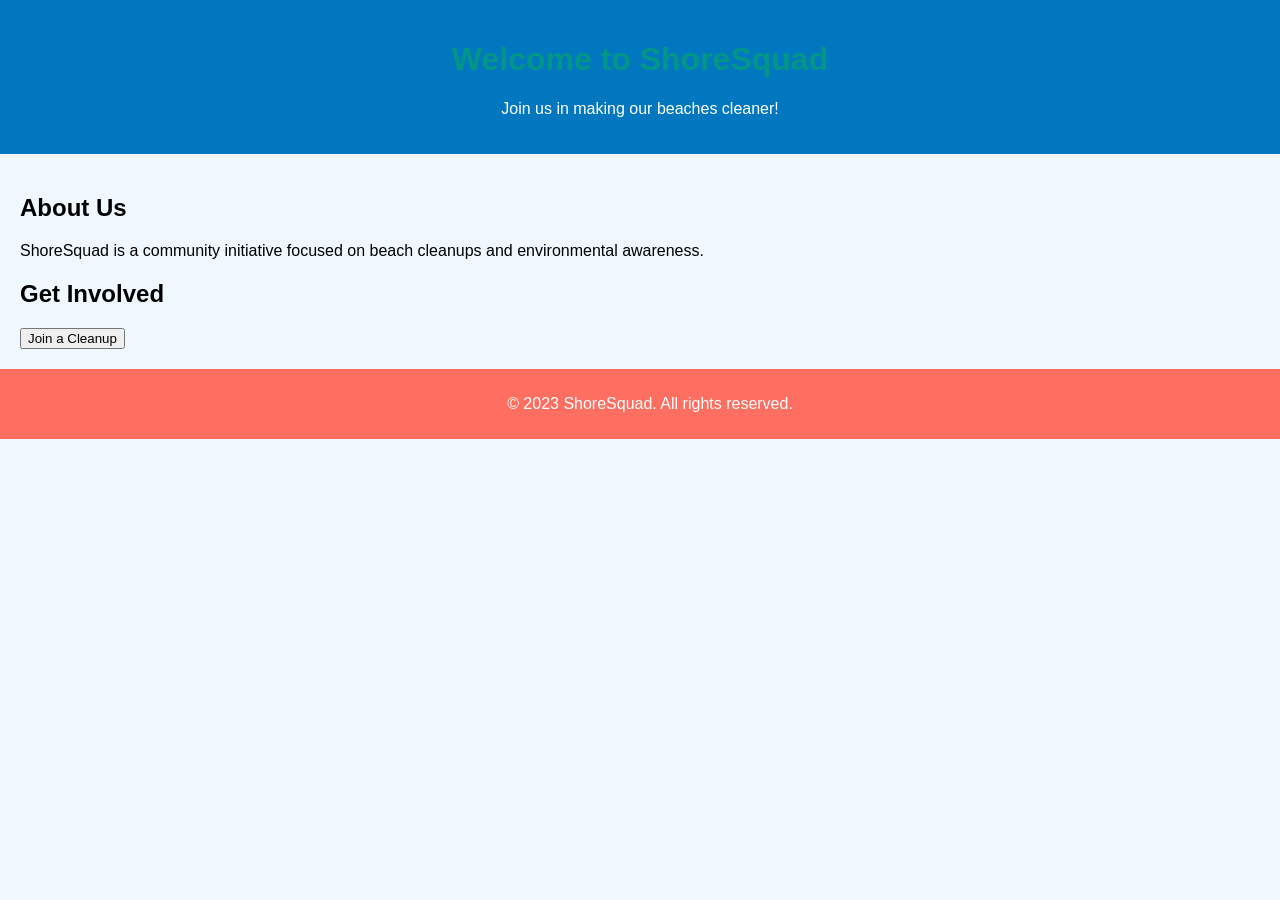
==== ShoreSquad/index.html @ 6717ee67 "Initial ShoreSquad scaffold" ====
<!DOCTYPE html>
<html lang="en">
<head>
    <meta charset="UTF-8">
    <meta name="viewport" content="width=device-width, initial-scale=1.0">
    <title>ShoreSquad</title>
    <link rel="stylesheet" href="css/styles.css">
</head>
<body>
    <header>
        <h1>Welcome to ShoreSquad</h1>
        <p>Join us in making our beaches cleaner!</p>
    </header>
    <main>
        <section>
            <h2>About Us</h2>
            <p>ShoreSquad is a community initiative focused on beach cleanups and environmental awareness.</p>
        </section>
        <section>
            <h2>Get Involved</h2>
            <button id="joinButton">Join a Cleanup</button>
        </section>
    </main>
    <footer>
        <p>&copy; 2023 ShoreSquad. All rights reserved.</p>
    </footer>
    <script src="js/app.js"></script>
</body>
</html>
---- ShoreSquad/css/styles.css ----
body {
    font-family: Arial, sans-serif;
    margin: 0;
    padding: 0;
    background-color: #f0f8ff; /* Light background for a beachy feel */
}

header {
    background-color: #0077be; /* Ocean Blue */
    color: white;
    padding: 20px;
    text-align: center;
}

main {
    padding: 20px;
}

h1 {
    color: #009688; /* Teal */
}

footer {
    background-color: #ff6f61; /* Coral */
    color: white;
    text-align: center;
    padding: 10px;
    position: relative;
    bottom: 0;
    width: 100%;
}

.button {
    background-color: #f4c300; /* Sand */
    color: #0077be; /* Ocean Blue */
    border: none;
    padding: 10px 20px;
    cursor: pointer;
    border-radius: 5px;
    transition: background-color 0.3s;
}

.button:hover {
    background-color: #009688; /* Teal */
    color: white;
}
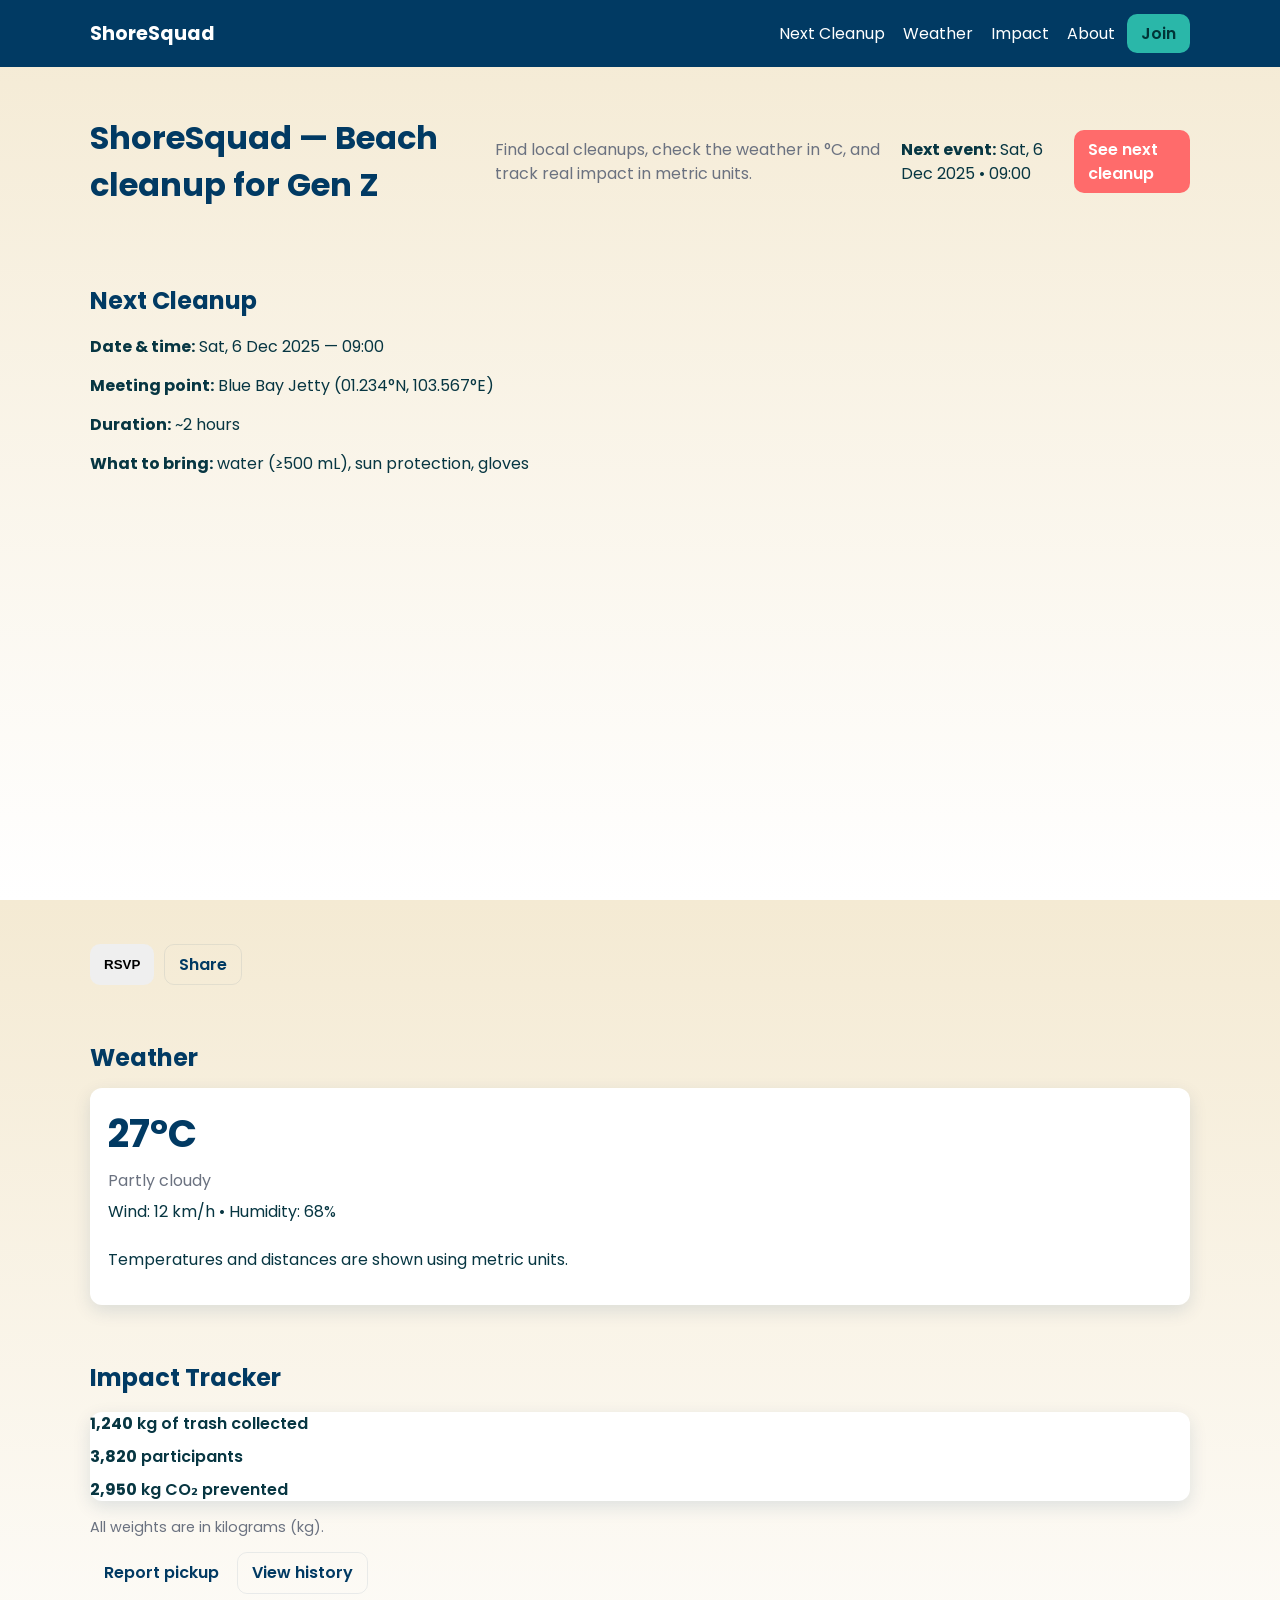
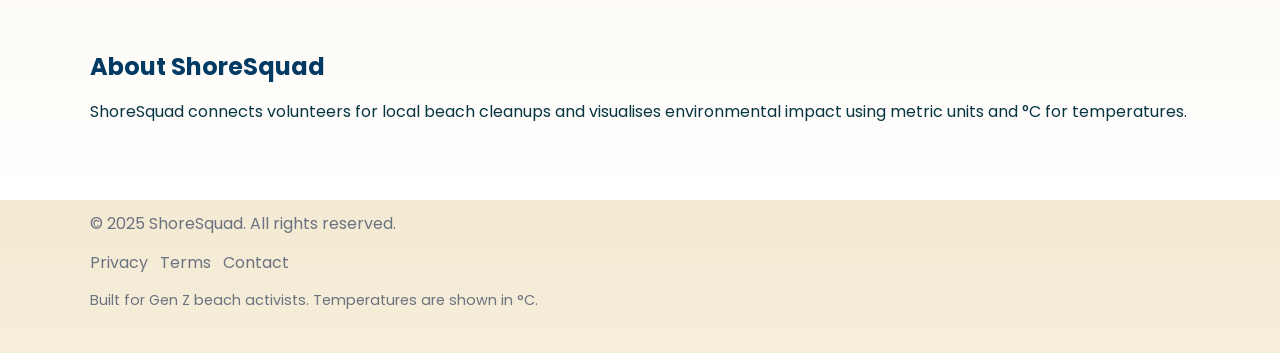
==== commit 9b7e5b0d: "Styled ShoreSquad homepage" ====
--- a/ShoreSquad/index.html
+++ b/ShoreSquad/index.html
@@ -5,25 +5,109 @@
     <meta name="viewport" content="width=device-width, initial-scale=1.0">
     <title>ShoreSquad</title>
     <link rel="stylesheet" href="css/styles.css">
+    <style>
+        /* Responsive map wrapper: full width on small screens, nicer height on desktop */
+        .map-responsive{position:relative;overflow:hidden;padding-bottom:56.25%;}
+        .map-responsive iframe{position:absolute;top:0;left:0;width:100%;height:100%;border:0;}
+        @media (min-width:900px){
+            /* on larger screens use a fixed-ish height */
+            .map-responsive{padding-bottom:40%;}
+        }
+    </style>
 </head>
 <body>
     <header>
-        <h1>Welcome to ShoreSquad</h1>
-        <p>Join us in making our beaches cleaner!</p>
+        <nav class="navbar" role="navigation" aria-label="Main navigation">
+            <div class="container nav-inner">
+                <a class="logo" href="#">ShoreSquad</a>
+                <button class="nav-toggle" aria-controls="main-menu" aria-expanded="false">Menu</button>
+                <ul id="main-menu" class="nav-menu">
+                    <li><a href="#next-cleanup">Next Cleanup</a></li>
+                    <li><a href="#weather">Weather</a></li>
+                    <li><a href="#impact">Impact</a></li>
+                    <li><a href="#about">About</a></li>
+                </ul>
+                <a class="btn btn-primary" href="#join">Join</a>
+            </div>
+        </nav>
+
+        <div class="hero container" role="banner">
+            <h1>ShoreSquad — Beach cleanup for Gen Z</h1>
+            <p class="lead">Find local cleanups, check the weather in °C, and track real impact in metric units.</p>
+            <p><strong>Next event:</strong> <span id="hero-next-event">Sat, 6 Dec 2025 • 09:00</span></p>
+            <a class="btn btn-cta" href="#next-cleanup">See next cleanup</a>
+        </div>
     </header>
+
     <main>
-        <section>
-            <h2>About Us</h2>
-            <p>ShoreSquad is a community initiative focused on beach cleanups and environmental awareness.</p>
+        <section id="next-cleanup" class="next-cleanup container" aria-labelledby="next-cleanup-heading">
+            <h2 id="next-cleanup-heading">Next Cleanup</h2>
+            <p><strong>Date &amp; time:</strong> <time datetime="2025-12-06T09:00">Sat, 6 Dec 2025 — 09:00</time></p>
+            <p><strong>Meeting point:</strong> Blue Bay Jetty (01.234°N, 103.567°E)</p>
+            <p><strong>Duration:</strong> ~2 hours</p>
+            <p><strong>What to bring:</strong> water (≥500 mL), sun protection, gloves</p>
+
+            <!-- Responsive Google Map centered on Pasir Ris Park with a labelled pin -->
+            <div class="map-responsive" aria-hidden="false">
+                <iframe
+                    title="Map: Next Cleanup at Pasir Ris Park"
+                    src="https://maps.google.com/maps?q=Next+Cleanup@1.381497,103.955574&z=15&output=embed&hl=en"
+                    loading="lazy"
+                    referrerpolicy="no-referrer-when-downgrade"
+                    aria-label="Map showing Next Cleanup location at Pasir Ris Park">
+                </iframe>
+            </div>
+
+            <div class="actions">
+                <button id="rsvp-button" class="btn">RSVP</button>
+                <a href="#" class="btn btn-secondary">Share</a>
+            </div>
         </section>
-        <section>
-            <h2>Get Involved</h2>
-            <button id="joinButton">Join a Cleanup</button>
+
+        <section id="weather" class="weather container" aria-labelledby="weather-heading">
+            <h2 id="weather-heading">Weather</h2>
+            <div class="weather-card" role="group" aria-label="Current weather">
+                <div class="temp"><span id="temp-value">27</span>°C</div>
+                <div class="conditions">Partly cloudy</div>
+                <div class="details">Wind: 12 km/h • Humidity: 68%</div>
+                <p class="note">Temperatures and distances are shown using metric units.</p>
+            </div>
+        </section>
+
+        <section id="impact" class="impact container" aria-labelledby="impact-heading">
+            <h2 id="impact-heading">Impact Tracker</h2>
+            <ul class="impact-stats">
+                <li><strong id="kg-collected">1,240</strong> kg of trash collected</li>
+                <li><strong id="participants-count">3,820</strong> participants</li>
+                <li><strong id="co2-saved">2,950</strong> kg CO₂ prevented</li>
+            </ul>
+            <p class="small">All weights are in kilograms (kg).</p>
+            <div class="impact-actions">
+                <a class="btn" href="#report">Report pickup</a>
+                <a class="btn btn-secondary" href="#history">View history</a>
+            </div>
+        </section>
+
+        <section id="about" class="about container" aria-labelledby="about-heading">
+            <h2 id="about-heading">About ShoreSquad</h2>
+            <p>ShoreSquad connects volunteers for local beach cleanups and visualises environmental impact using metric units and °C for temperatures.</p>
         </section>
     </main>
-    <footer>
-        <p>&copy; 2023 ShoreSquad. All rights reserved.</p>
+
+    <footer class="site-footer" role="contentinfo">
+        <div class="container">
+            <p>&copy; 2025 ShoreSquad. All rights reserved.</p>
+            <nav aria-label="Footer navigation">
+                <ul class="footer-links">
+                    <li><a href="#privacy">Privacy</a></li>
+                    <li><a href="#terms">Terms</a></li>
+                    <li><a href="#contact">Contact</a></li>
+                </ul>
+            </nav>
+            <p class="small">Built for Gen Z beach activists. Temperatures are shown in °C.</p>
+        </div>
     </footer>
+
     <script src="js/app.js"></script>
 </body>
 </html>
--- a/ShoreSquad/css/styles.css
+++ b/ShoreSquad/css/styles.css
@@ -1,46 +1,120 @@
-body {
-    font-family: Arial, sans-serif;
-    margin: 0;
-    padding: 0;
-    background-color: #f0f8ff; /* Light background for a beachy feel */
+/* Import a clean, modern font */
+@import url('https://fonts.googleapis.com/css2?family=Poppins:wght@300;400;600;700&display=swap');
+
+:root{
+    --ocean: #013a63; /* deep ocean blue */
+    --teal: #2ab7a9;  /* teal accent */
+    --sand: #f4ead3;  /* warm sand */
+    --coral: #ff6b6b; /* coral for buttons */
+    --muted: #6b7280;
+    --card-shadow: 0 6px 18px rgba(1,58,99,0.12);
+    --radius: 12px;
+    --container-max: 1100px;
 }
 
-header {
-    background-color: #0077be; /* Ocean Blue */
-    color: white;
-    padding: 20px;
-    text-align: center;
+/* Base / mobile-first */
+*{box-sizing:border-box}
+html,body{height:100%}
+body{
+    margin:0;
+    font-family: 'Poppins', system-ui, -apple-system, 'Segoe UI', Roboto, 'Helvetica Neue', Arial;
+    background: linear-gradient(180deg,var(--sand) 0%, #fff 100%);
+    color:#073642;
+    -webkit-font-smoothing:antialiased;
+    -moz-osx-font-smoothing:grayscale;
+    line-height:1.45;
 }
 
-main {
-    padding: 20px;
+.container{
+    width:94%;
+    max-width:var(--container-max);
+    margin:0 auto;
 }
 
-h1 {
-    color: #009688; /* Teal */
+/* Header / Navbar */
+.navbar{
+    background:var(--ocean);
+    color:white;
+}
+.nav-inner{
+    display:flex;
+    align-items:center;
+    gap:12px;
+    padding:14px 0;
+}
+.logo{
+    color:white;
+    font-weight:700;
+    text-decoration:none;
+    font-size:1.2rem;
+}
+.nav-toggle{
+    margin-left:auto;
+    background:transparent;
+    border:1px solid rgba(255,255,255,0.12);
+    color:white;
+    padding:6px 10px;
+    border-radius:8px;
+}
+.nav-menu{display:none;list-style:none;padding:0;margin:0}
+.nav-menu li{margin:8px 0}
+.nav-menu a{color:white;text-decoration:none}
+.btn{display:inline-block;padding:8px 14px;border-radius:10px;text-decoration:none;border:none;cursor:pointer;font-weight:600}
+.btn-primary{background:var(--teal);color:#003437}
+.btn-cta{background:var(--coral);color:white}
+.btn-secondary{background:transparent;color:var(--ocean);border:1px solid rgba(1,58,99,0.08)}
+
+/* Hero */
+.hero{padding:36px 0;text-align:center}
+.hero .lead{color:var(--muted);max-width:720px;margin:12px auto}
+
+/* Sections */
+main section{padding:28px 0}
+section h2{margin:0 0 12px 0}
+
+/* Cards */
+.card, .weather-card, .impact-stats, .about-card{
+    background:white;border-radius:var(--radius);box-shadow:var(--card-shadow);padding:18px
+}
+.weather-card{display:flex;flex-direction:column;gap:8px}
+.temp{font-size:2.4rem;font-weight:700;color:var(--ocean)}
+.conditions{color:var(--muted)}
+
+.impact-stats{list-style:none;padding:0;display:flex;flex-direction:column;gap:10px}
+.impact-stats li{font-weight:600}
+
+/* Map responsive wrapper (re-declared here to complement inline style) */
+.map-responsive{position:relative;overflow:hidden;padding-bottom:56.25%}
+.map-responsive iframe{position:absolute;top:0;left:0;width:100%;height:100%;border:0}
+
+/* Actions */
+.actions{margin-top:12px;display:flex;gap:10px;flex-wrap:wrap}
+
+/* Footer */
+.site-footer{background:transparent;padding:28px 0;color:var(--muted)}
+.footer-links{list-style:none;padding:0;display:flex;gap:12px}
+.footer-links a{text-decoration:none;color:var(--muted)}
+
+/* Larger screens - simple grid/flex layout */
+@media (min-width:720px){
+    .nav-toggle{display:none}
+    .nav-menu{display:flex;margin-left:auto;gap:18px}
+    .nav-menu li{margin:0}
+    .hero{display:flex;align-items:center;justify-content:space-between;text-align:left;padding:48px 0}
+    .hero .container{display:flex;align-items:center;gap:24px}
 }
 
-footer {
-    background-color: #ff6f61; /* Coral */
-    color: white;
-    text-align: center;
-    padding: 10px;
-    position: relative;
-    bottom: 0;
-    width: 100%;
+@media (min-width:900px){
+    /* split layout for sections like weather + impact */
+    .two-col{display:grid;grid-template-columns:1fr 1fr;gap:24px;align-items:start}
+    .map-responsive{padding-bottom:48%}
 }
 
-.button {
-    background-color: #f4c300; /* Sand */
-    color: #0077be; /* Ocean Blue */
-    border: none;
-    padding: 10px 20px;
-    cursor: pointer;
-    border-radius: 5px;
-    transition: background-color 0.3s;
-}
+/* Small niceties */
+a{color:var(--ocean)}
+h1{color:var(--ocean);margin:0}
+h2{color:var(--ocean)}
+.small{font-size:0.9rem;color:var(--muted)}
 
-.button:hover {
-    background-color: #009688; /* Teal */
-    color: white;
-}+/* Utility */
+.text-center{text-align:center}
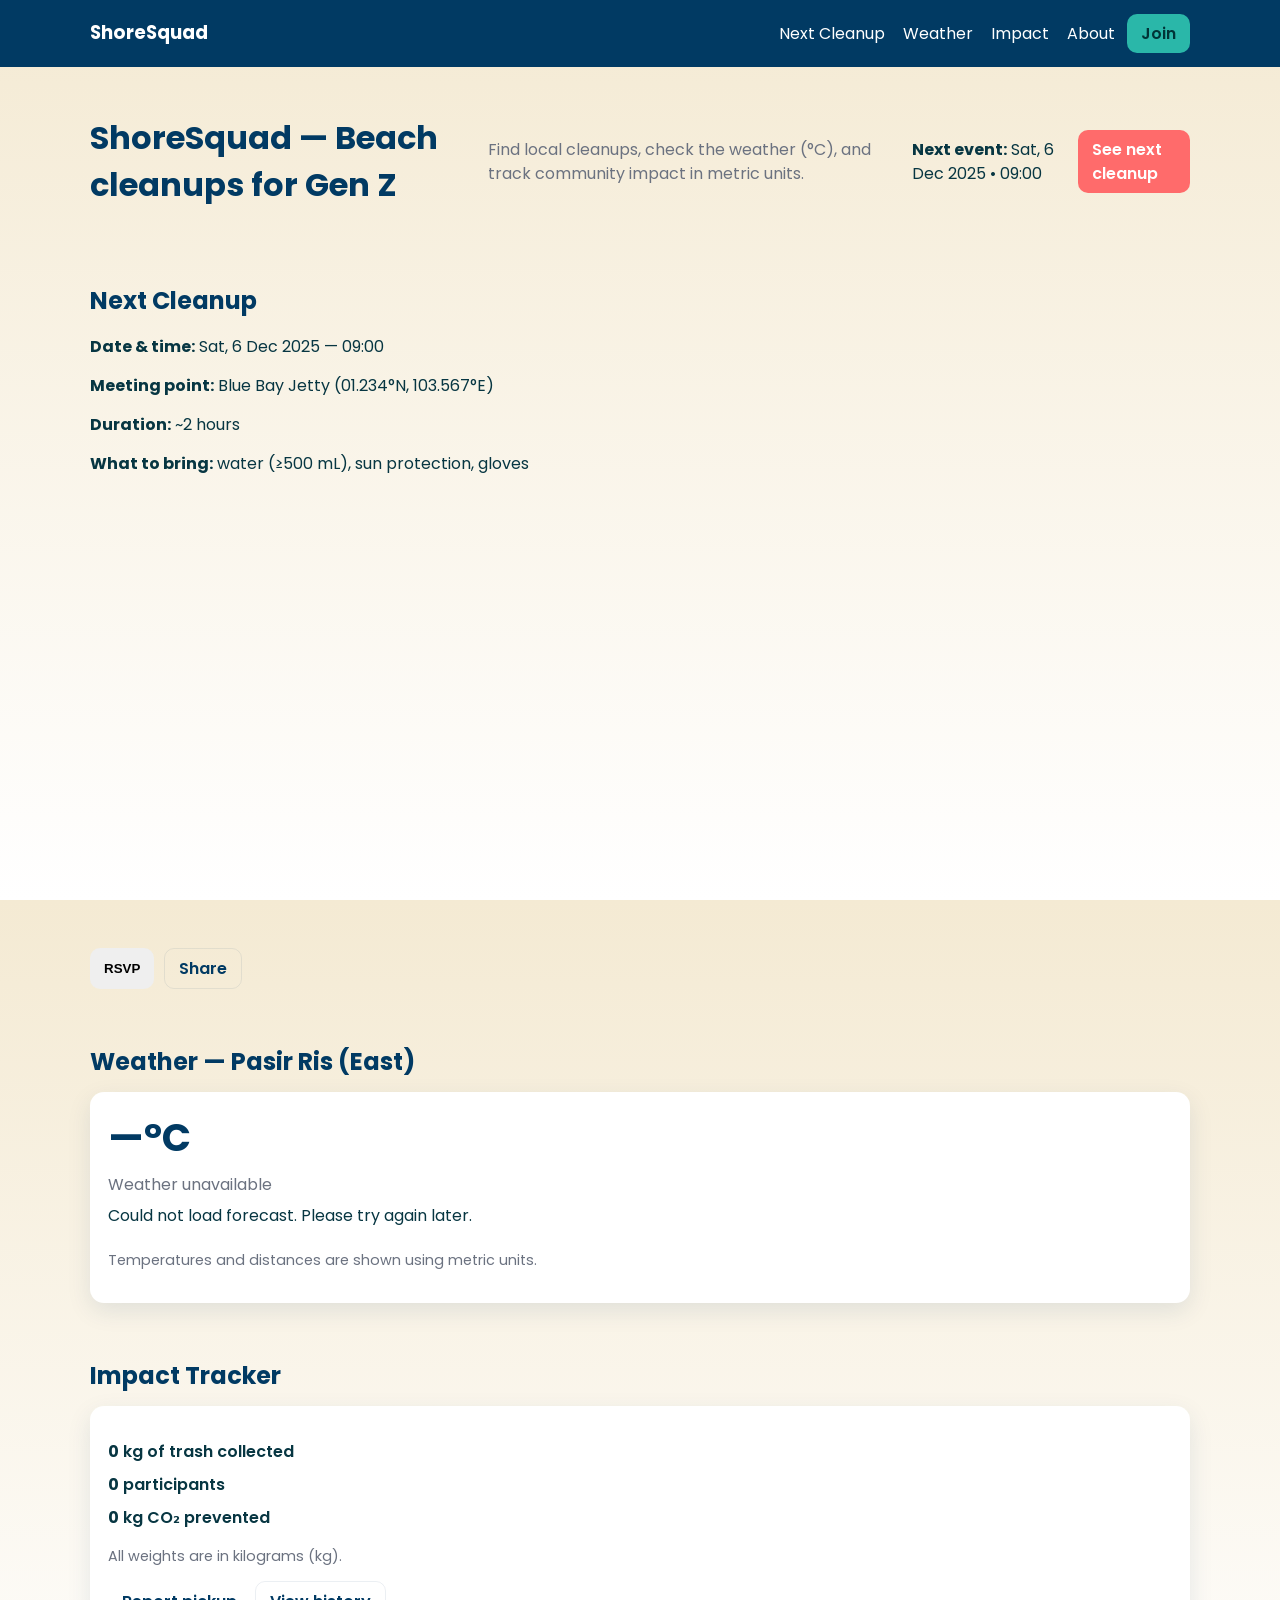
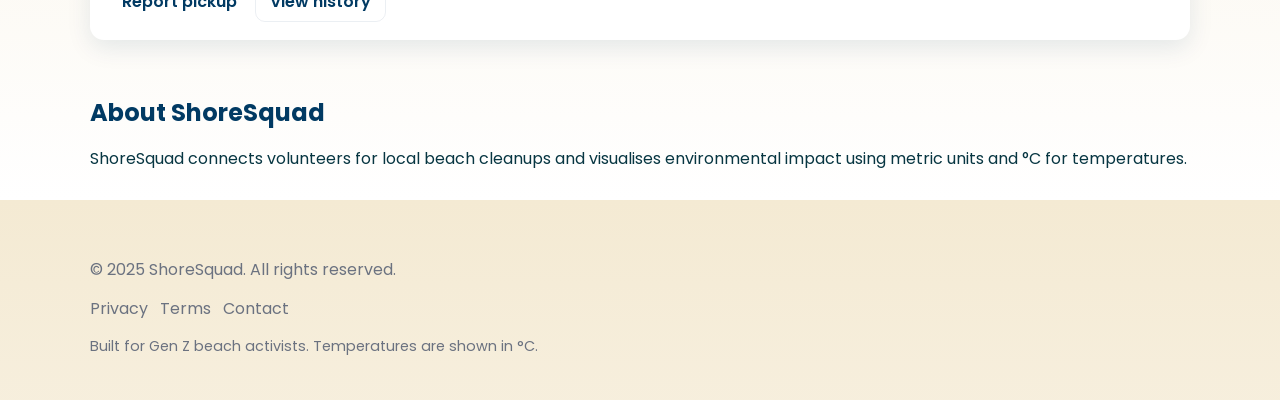
==== commit f7017c58: "latest" ====
--- a/ShoreSquad/index.html
+++ b/ShoreSquad/index.html
@@ -6,11 +6,10 @@
     <title>ShoreSquad</title>
     <link rel="stylesheet" href="css/styles.css">
     <style>
-        /* Responsive map wrapper: full width on small screens, nicer height on desktop */
-        .map-responsive{position:relative;overflow:hidden;padding-bottom:56.25%;}
-        .map-responsive iframe{position:absolute;top:0;left:0;width:100%;height:100%;border:0;}
+        /* Responsive Google Map wrapper: full width on mobile, taller on desktop */
+        .map-responsive{position:relative;overflow:hidden;padding-bottom:56.25%;margin:16px 0;border-radius:10px}
+        .map-responsive iframe{position:absolute;top:0;left:0;width:100%;height:100%;border:0;border-radius:10px}
         @media (min-width:900px){
-            /* on larger screens use a fixed-ish height */
             .map-responsive{padding-bottom:40%;}
         }
     </style>
@@ -32,8 +31,8 @@
         </nav>
 
         <div class="hero container" role="banner">
-            <h1>ShoreSquad — Beach cleanup for Gen Z</h1>
-            <p class="lead">Find local cleanups, check the weather in °C, and track real impact in metric units.</p>
+            <h1>ShoreSquad — Beach cleanups for Gen Z</h1>
+            <p class="lead">Find local cleanups, check the weather (°C), and track community impact in metric units.</p>
             <p><strong>Next event:</strong> <span id="hero-next-event">Sat, 6 Dec 2025 • 09:00</span></p>
             <a class="btn btn-cta" href="#next-cleanup">See next cleanup</a>
         </div>
@@ -46,12 +45,11 @@
             <p><strong>Meeting point:</strong> Blue Bay Jetty (01.234°N, 103.567°E)</p>
             <p><strong>Duration:</strong> ~2 hours</p>
             <p><strong>What to bring:</strong> water (≥500 mL), sun protection, gloves</p>
-
-            <!-- Responsive Google Map centered on Pasir Ris Park with a labelled pin -->
+            <!-- Responsive Google Map centered on Pasir Ris Park (1.381497,103.955574) with a labelled pin -->
             <div class="map-responsive" aria-hidden="false">
                 <iframe
                     title="Map: Next Cleanup at Pasir Ris Park"
-                    src="https://maps.google.com/maps?q=Next+Cleanup@1.381497,103.955574&z=15&output=embed&hl=en"
+                    src="https://maps.google.com/maps?q=Next+Cleanup@1.381497,103.955574&z=16&output=embed&hl=en"
                     loading="lazy"
                     referrerpolicy="no-referrer-when-downgrade"
                     aria-label="Map showing Next Cleanup location at Pasir Ris Park">
@@ -65,26 +63,28 @@
         </section>
 
         <section id="weather" class="weather container" aria-labelledby="weather-heading">
-            <h2 id="weather-heading">Weather</h2>
-            <div class="weather-card" role="group" aria-label="Current weather">
-                <div class="temp"><span id="temp-value">27</span>°C</div>
-                <div class="conditions">Partly cloudy</div>
-                <div class="details">Wind: 12 km/h • Humidity: 68%</div>
-                <p class="note">Temperatures and distances are shown using metric units.</p>
+            <h2 id="weather-heading">Weather — Pasir Ris (East)</h2>
+            <div class="weather-card card" role="group" aria-label="Current weather">
+                <div class="temp"><span id="temp-value">—</span>°C</div>
+                <div class="conditions">Loading weather…</div>
+                <div class="details"></div>
+                <p class="note small">Temperatures and distances are shown using metric units.</p>
             </div>
         </section>
 
         <section id="impact" class="impact container" aria-labelledby="impact-heading">
             <h2 id="impact-heading">Impact Tracker</h2>
-            <ul class="impact-stats">
-                <li><strong id="kg-collected">1,240</strong> kg of trash collected</li>
-                <li><strong id="participants-count">3,820</strong> participants</li>
-                <li><strong id="co2-saved">2,950</strong> kg CO₂ prevented</li>
-            </ul>
-            <p class="small">All weights are in kilograms (kg).</p>
-            <div class="impact-actions">
-                <a class="btn" href="#report">Report pickup</a>
-                <a class="btn btn-secondary" href="#history">View history</a>
+            <div class="card">
+                <ul class="impact-stats">
+                    <li><strong id="kg-collected">0</strong> kg of trash collected</li>
+                    <li><strong id="participants-count">0</strong> participants</li>
+                    <li><strong id="co2-saved">0</strong> kg CO₂ prevented</li>
+                </ul>
+                <p class="small">All weights are in kilograms (kg).</p>
+                <div class="impact-actions">
+                    <a class="btn" href="#report">Report pickup</a>
+                    <a class="btn btn-secondary" href="#history">View history</a>
+                </div>
             </div>
         </section>
 
--- a/ShoreSquad/css/styles.css
+++ b/ShoreSquad/css/styles.css
@@ -1,23 +1,23 @@
-/* Import a clean, modern font */
+/* Modern, mobile-first styles for ShoreSquad */
 @import url('https://fonts.googleapis.com/css2?family=Poppins:wght@300;400;600;700&display=swap');
 
 :root{
     --ocean: #013a63; /* deep ocean blue */
     --teal: #2ab7a9;  /* teal accent */
-    --sand: #f4ead3;  /* warm sand */
+    --sand: #f4ead3;  /* warm sand background */
     --coral: #ff6b6b; /* coral for buttons */
     --muted: #6b7280;
-    --card-shadow: 0 6px 18px rgba(1,58,99,0.12);
-    --radius: 12px;
+    --card-shadow: 0 8px 24px rgba(1,58,99,0.10);
+    --radius: 14px;
     --container-max: 1100px;
 }
 
-/* Base / mobile-first */
+/* Reset / base */
 *{box-sizing:border-box}
 html,body{height:100%}
 body{
     margin:0;
-    font-family: 'Poppins', system-ui, -apple-system, 'Segoe UI', Roboto, 'Helvetica Neue', Arial;
+    font-family: 'Poppins', system-ui, -apple-system, 'Segoe UI', Roboto, Arial;
     background: linear-gradient(180deg,var(--sand) 0%, #fff 100%);
     color:#073642;
     -webkit-font-smoothing:antialiased;
@@ -31,31 +31,11 @@
     margin:0 auto;
 }
 
-/* Header / Navbar */
-.navbar{
-    background:var(--ocean);
-    color:white;
-}
-.nav-inner{
-    display:flex;
-    align-items:center;
-    gap:12px;
-    padding:14px 0;
-}
-.logo{
-    color:white;
-    font-weight:700;
-    text-decoration:none;
-    font-size:1.2rem;
-}
-.nav-toggle{
-    margin-left:auto;
-    background:transparent;
-    border:1px solid rgba(255,255,255,0.12);
-    color:white;
-    padding:6px 10px;
-    border-radius:8px;
-}
+/* Navbar */
+.navbar{background:var(--ocean);color:white}
+.nav-inner{display:flex;align-items:center;gap:12px;padding:14px 0}
+.logo{color:white;text-decoration:none;font-weight:700;font-size:1.15rem}
+.nav-toggle{margin-left:auto;background:transparent;border:1px solid rgba(255,255,255,0.12);color:white;padding:6px 10px;border-radius:8px}
 .nav-menu{display:none;list-style:none;padding:0;margin:0}
 .nav-menu li{margin:8px 0}
 .nav-menu a{color:white;text-decoration:none}
@@ -70,10 +50,10 @@
 
 /* Sections */
 main section{padding:28px 0}
-section h2{margin:0 0 12px 0}
+section h2{margin:0 0 12px 0;color:var(--ocean)}
 
 /* Cards */
-.card, .weather-card, .impact-stats, .about-card{
+.card, .weather-card, .about-card{
     background:white;border-radius:var(--radius);box-shadow:var(--card-shadow);padding:18px
 }
 .weather-card{display:flex;flex-direction:column;gap:8px}
@@ -83,7 +63,7 @@
 .impact-stats{list-style:none;padding:0;display:flex;flex-direction:column;gap:10px}
 .impact-stats li{font-weight:600}
 
-/* Map responsive wrapper (re-declared here to complement inline style) */
+/* Responsive map wrapper (keeps the iframe responsive) */
 .map-responsive{position:relative;overflow:hidden;padding-bottom:56.25%}
 .map-responsive iframe{position:absolute;top:0;left:0;width:100%;height:100%;border:0}
 
@@ -95,7 +75,7 @@
 .footer-links{list-style:none;padding:0;display:flex;gap:12px}
 .footer-links a{text-decoration:none;color:var(--muted)}
 
-/* Larger screens - simple grid/flex layout */
+/* Larger screens */
 @media (min-width:720px){
     .nav-toggle{display:none}
     .nav-menu{display:flex;margin-left:auto;gap:18px}
@@ -105,16 +85,13 @@
 }
 
 @media (min-width:900px){
-    /* split layout for sections like weather + impact */
     .two-col{display:grid;grid-template-columns:1fr 1fr;gap:24px;align-items:start}
-    .map-responsive{padding-bottom:48%}
+    .map-responsive{padding-bottom:40%}
 }
 
 /* Small niceties */
 a{color:var(--ocean)}
 h1{color:var(--ocean);margin:0}
-h2{color:var(--ocean)}
 .small{font-size:0.9rem;color:var(--muted)}
 
-/* Utility */
 .text-center{text-align:center}
